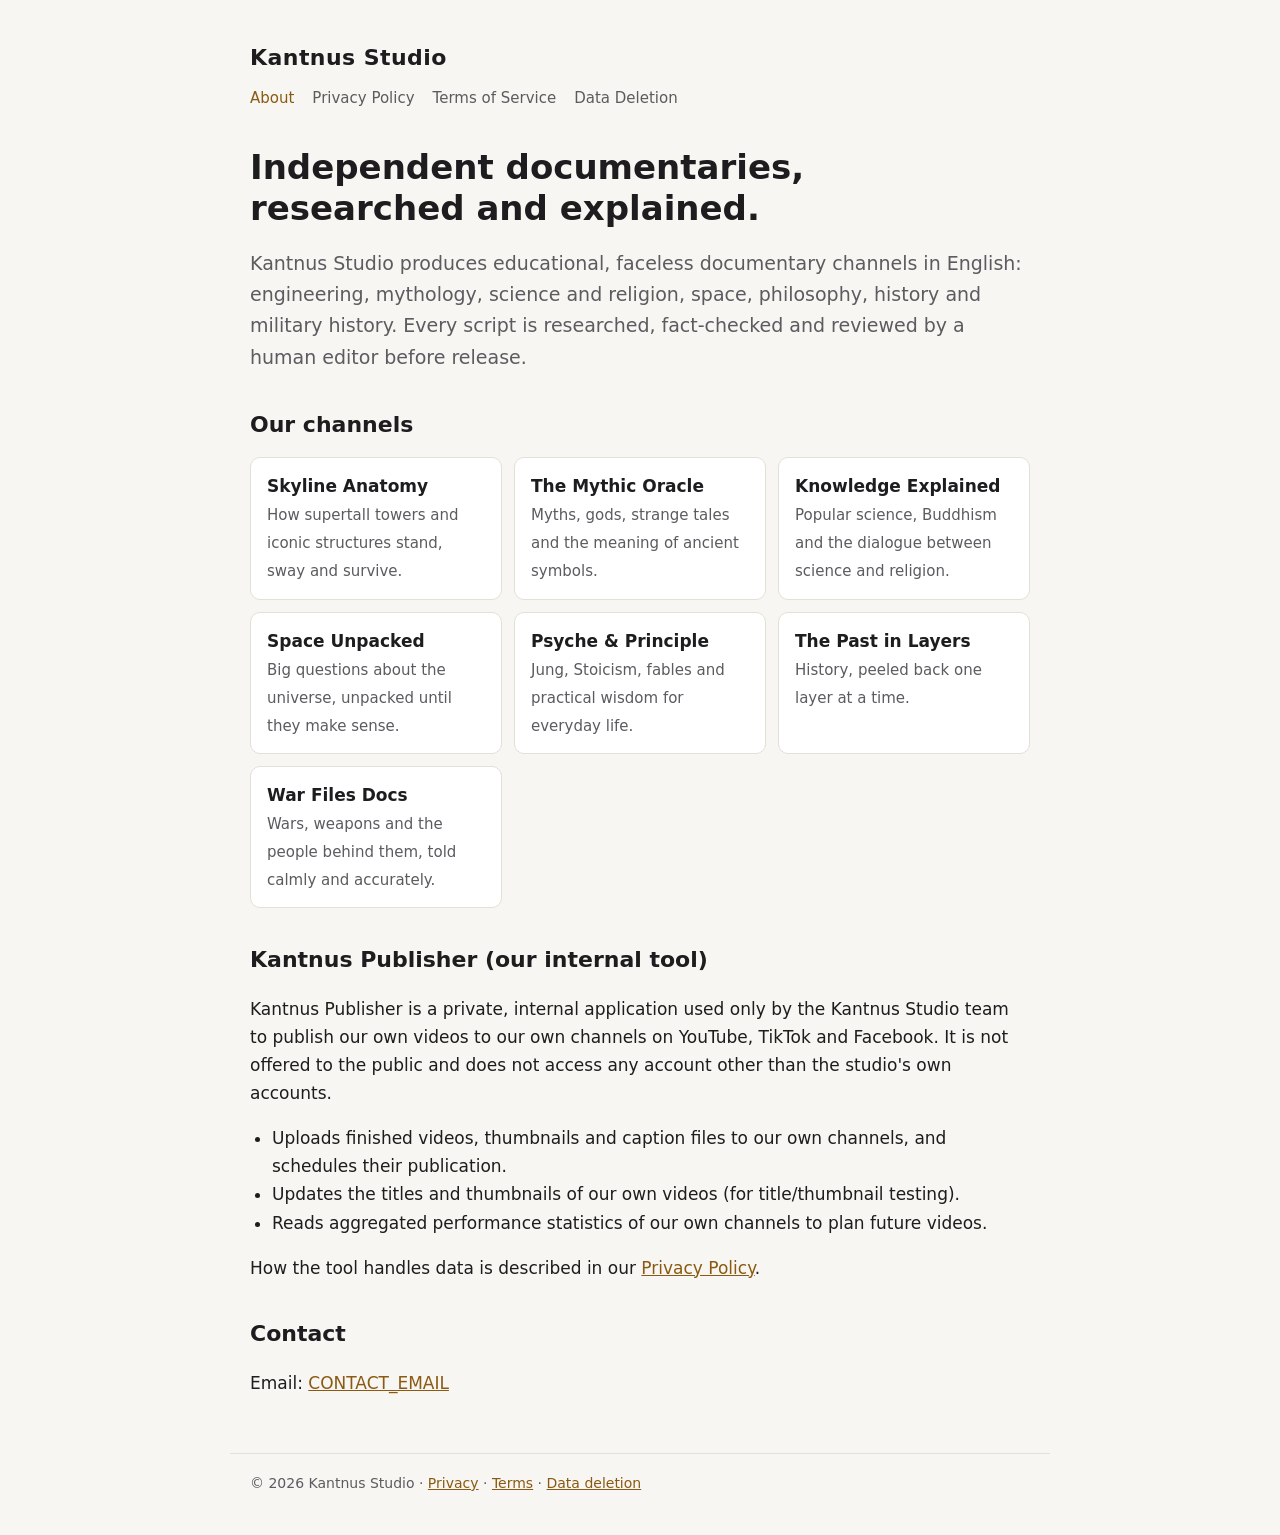
==== index.html @ 7d36e5cf "Trang Kantnus Studio: giới thiệu, Privacy Policy, Terms of Service, Data Deletion Co-Authored-By: Cl" ====
<!doctype html>
<html lang="en">
<head>
<meta charset="utf-8">
<meta name="viewport" content="width=device-width, initial-scale=1">
<title>Kantnus Studio</title>
<meta name="description" content="Kantnus Studio is an independent documentary studio producing educational YouTube channels.">
<link rel="stylesheet" href="style.css">
</head>
<body>
<header>
  <a class="brand" href="index.html">Kantnus Studio</a>
  <nav>
    <a href="index.html" aria-current="page">About</a>
    <a href="privacy.html">Privacy Policy</a>
    <a href="terms.html">Terms of Service</a>
    <a href="data-deletion.html">Data Deletion</a>
  </nav>
</header>
<main>
  <h1>Independent documentaries, researched and explained.</h1>
  <p class="lead">Kantnus Studio produces educational, faceless documentary channels in English: engineering, mythology,
  science and religion, space, philosophy, history and military history. Every script is researched, fact-checked and
  reviewed by a human editor before release.</p>

  <h2>Our channels</h2>
  <div class="grid">
    <div class="card"><b>Skyline Anatomy</b><span>How supertall towers and iconic structures stand, sway and survive.</span></div>
    <div class="card"><b>The Mythic Oracle</b><span>Myths, gods, strange tales and the meaning of ancient symbols.</span></div>
    <div class="card"><b>Knowledge Explained</b><span>Popular science, Buddhism and the dialogue between science and religion.</span></div>
    <div class="card"><b>Space Unpacked</b><span>Big questions about the universe, unpacked until they make sense.</span></div>
    <div class="card"><b>Psyche &amp; Principle</b><span>Jung, Stoicism, fables and practical wisdom for everyday life.</span></div>
    <div class="card"><b>The Past in Layers</b><span>History, peeled back one layer at a time.</span></div>
    <div class="card"><b>War Files Docs</b><span>Wars, weapons and the people behind them, told calmly and accurately.</span></div>
  </div>

  <h2>Kantnus Publisher (our internal tool)</h2>
  <p>Kantnus Publisher is a private, internal application used only by the Kantnus Studio team to publish our own
  videos to our own channels on YouTube, TikTok and Facebook. It is not offered to the public and does not access
  any account other than the studio's own accounts.</p>
  <ul>
    <li>Uploads finished videos, thumbnails and caption files to our own channels, and schedules their publication.</li>
    <li>Updates the titles and thumbnails of our own videos (for title/thumbnail testing).</li>
    <li>Reads aggregated performance statistics of our own channels to plan future videos.</li>
  </ul>
  <p>How the tool handles data is described in our <a href="privacy.html">Privacy Policy</a>.</p>

  <h2>Contact</h2>
  <p>Email: <a href="mailto:CONTACT_EMAIL">CONTACT_EMAIL</a></p>
</main>
<footer>© 2026 Kantnus Studio · <a href="privacy.html">Privacy</a> · <a href="terms.html">Terms</a> · <a href="data-deletion.html">Data deletion</a></footer>
</body>
</html>
---- style.css ----
:root {
  --bg: #f7f6f2; --fg: #1d1d1f; --muted: #5b5b60; --accent: #8a5a12; --line: #e3e0d8; --card: #ffffff;
}
@media (prefers-color-scheme: dark) {
  :root { --bg: #141416; --fg: #ececee; --muted: #a3a3aa; --accent: #e3a94d; --line: #2c2c31; --card: #1c1c20; }
}
* { box-sizing: border-box; }
body { margin: 0; background: var(--bg); color: var(--fg); font: 17px/1.65 system-ui, -apple-system, "Segoe UI", Roboto, sans-serif; }
header, main, footer { max-width: 820px; margin: 0 auto; padding: 0 20px; }
header { padding-top: 40px; padding-bottom: 8px; }
header .brand { font-weight: 700; font-size: 22px; letter-spacing: .02em; color: var(--fg); text-decoration: none; }
nav { margin-top: 10px; display: flex; gap: 18px; flex-wrap: wrap; font-size: 15px; }
nav a { color: var(--muted); text-decoration: none; }
nav a:hover, nav a[aria-current] { color: var(--accent); }
h1 { font-size: 34px; line-height: 1.2; margin: 28px 0 8px; }
h2 { font-size: 22px; margin: 34px 0 8px; }
h3 { font-size: 18px; margin: 22px 0 6px; }
p.lead { font-size: 19px; color: var(--muted); }
.meta { color: var(--muted); font-size: 14px; }
a { color: var(--accent); }
ul { padding-left: 22px; }
.grid { display: grid; grid-template-columns: repeat(auto-fill, minmax(230px, 1fr)); gap: 12px; margin: 14px 0; }
.card { background: var(--card); border: 1px solid var(--line); border-radius: 10px; padding: 14px 16px; }
.card b { display: block; }
.card span { color: var(--muted); font-size: 15px; }
table { border-collapse: collapse; width: 100%; font-size: 15px; margin: 12px 0; }
th, td { border: 1px solid var(--line); padding: 8px 10px; text-align: left; vertical-align: top; }
th { background: var(--card); }
footer { margin-top: 56px; padding-top: 18px; padding-bottom: 40px; border-top: 1px solid var(--line); color: var(--muted); font-size: 14px; }
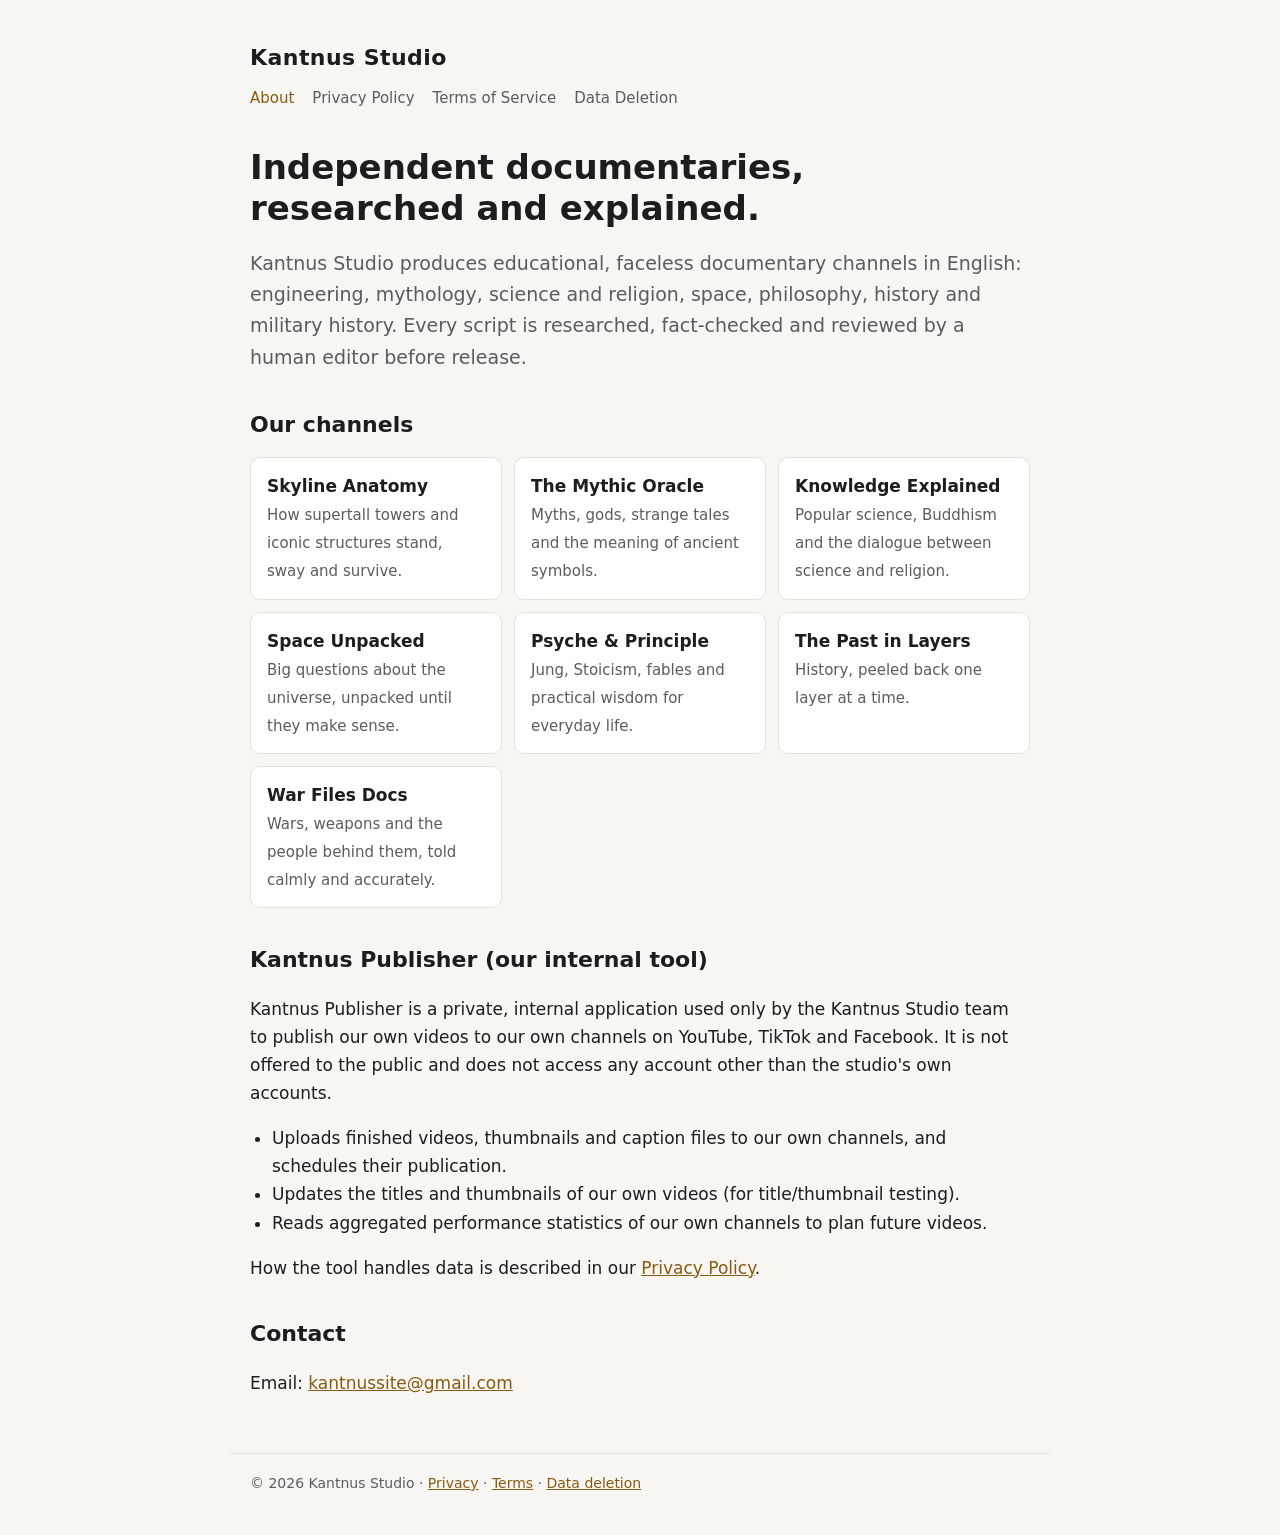
==== commit b2a5b810: "Email liên hệ: kantnussite@gmail.com Co-Authored-By: Claude Opus 5.5 <noreply@anthropic.com> Claude-" ====
--- a/index.html
+++ b/index.html
@@ -46,7 +46,7 @@
   <p>How the tool handles data is described in our <a href="privacy.html">Privacy Policy</a>.</p>
 
   <h2>Contact</h2>
-  <p>Email: <a href="mailto:CONTACT_EMAIL">CONTACT_EMAIL</a></p>
+  <p>Email: <a href="mailto:kantnussite@gmail.com">kantnussite@gmail.com</a></p>
 </main>
 <footer>© 2026 Kantnus Studio · <a href="privacy.html">Privacy</a> · <a href="terms.html">Terms</a> · <a href="data-deletion.html">Data deletion</a></footer>
 </body>
